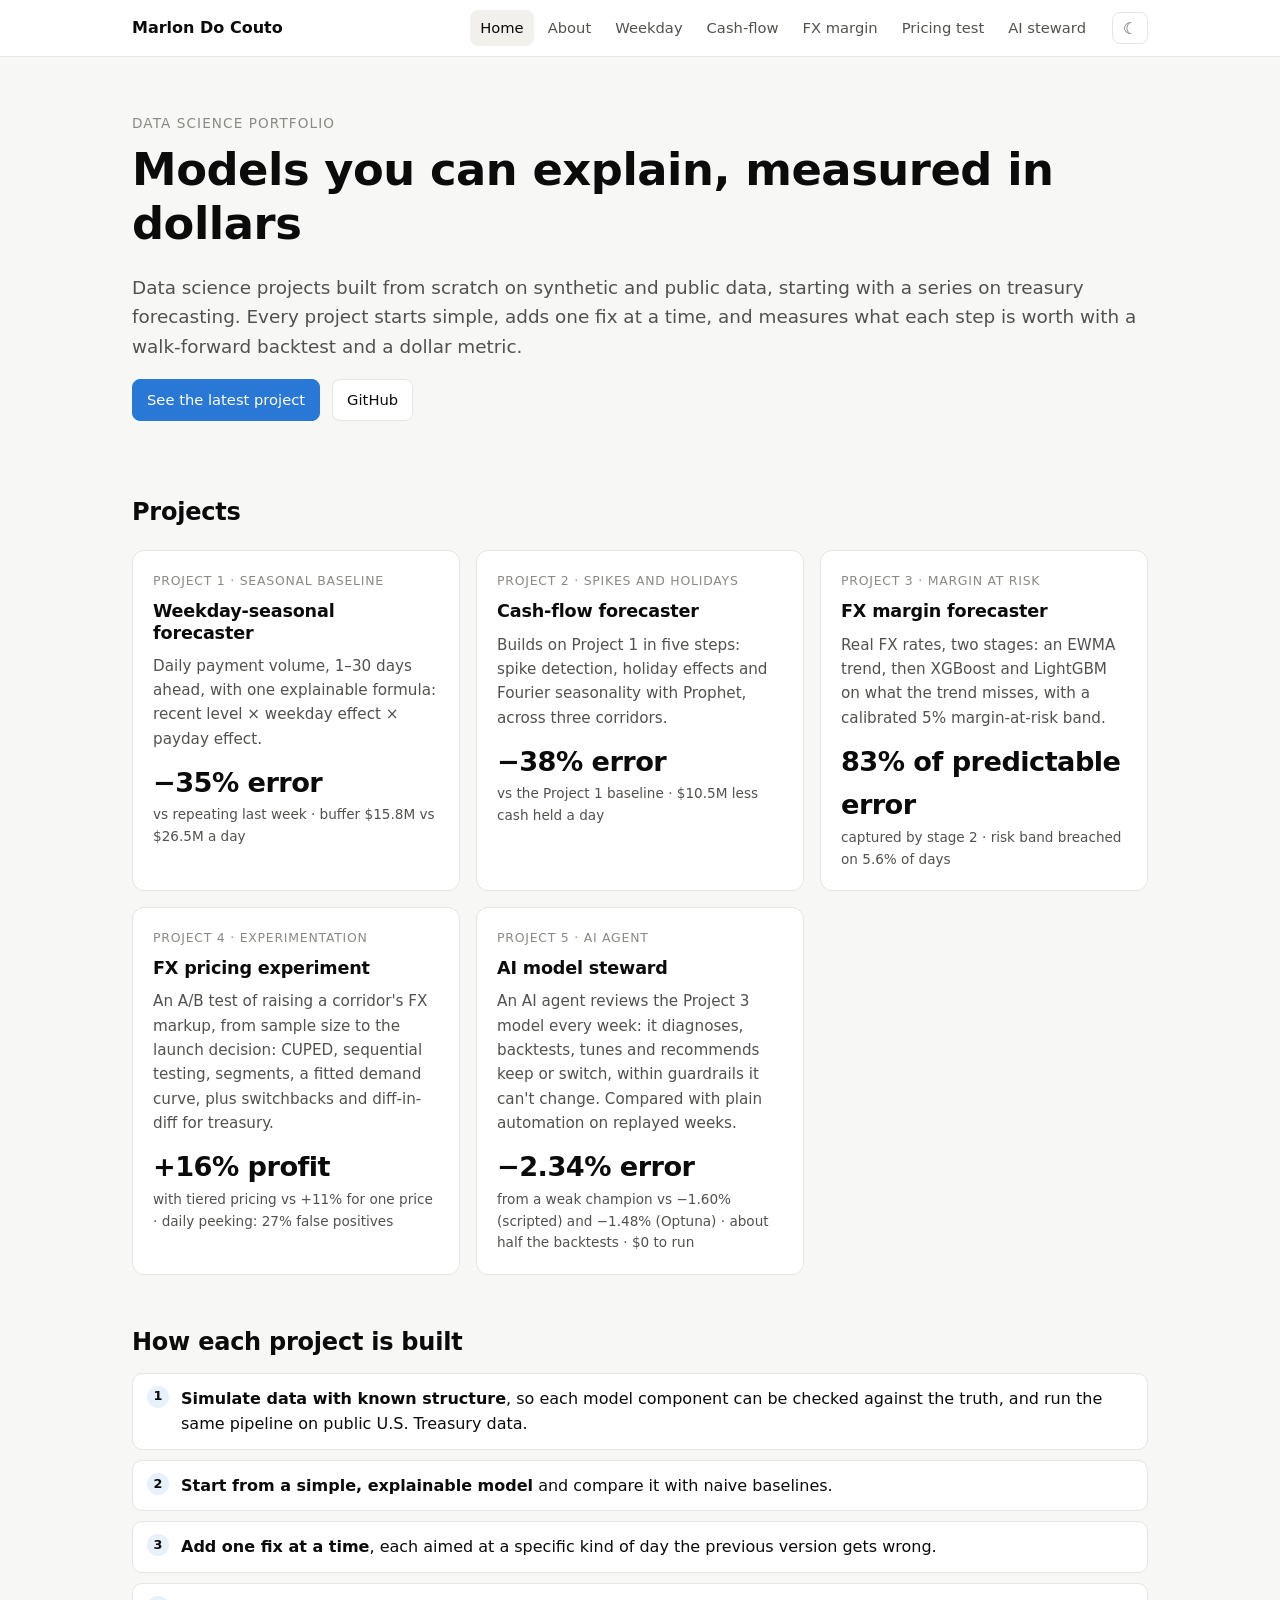
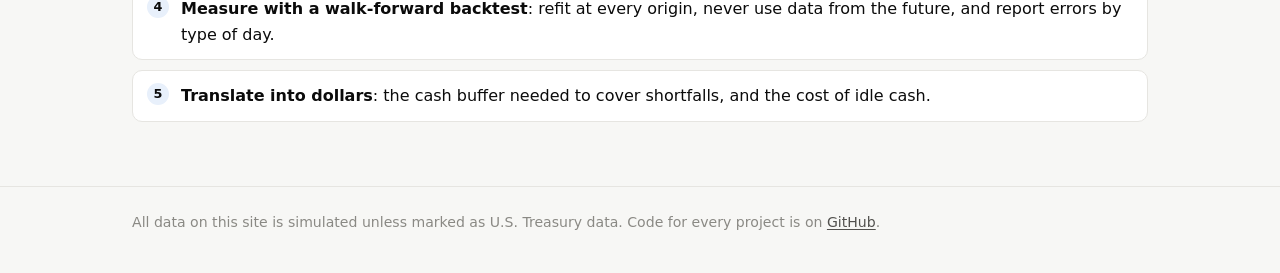
==== site/index.html @ bb437078 "Explain the promotion rule on the Project 5 page - New panel: the hidden window, the three checks in" ====
<!doctype html>
<html lang="en">
<head>
  <meta charset="utf-8">
  <meta name="viewport" content="width=device-width, initial-scale=1">
  <title>Marlon Do Couto · Data science portfolio</title>
  <meta name="description" content="Data science projects by Marlon Do Couto, built from scratch on synthetic and public data, with interactive results. Current focus: forecasting.">
  <link rel="icon" href="data:image/svg+xml,<svg xmlns='http://www.w3.org/2000/svg' viewBox='0 0 32 32'><rect width='32' height='32' rx='7' fill='%232a78d6'/><polyline points='5,22 11,15 16,19 22,9 27,13' fill='none' stroke='white' stroke-width='3' stroke-linecap='round' stroke-linejoin='round'/></svg>">
  <link rel="stylesheet" href="assets/site.css?v=2026-11-15c">
  <script src="assets/common.js?v=2026-11-15c"></script>
</head>
<body>
  <header class="site-header">
    <div class="wrap">
      <a class="brand" href="./">Marlon Do Couto</a>
      <nav class="nav" aria-label="Main">
        <a href="./" aria-current="page">Home</a>
        <a href="about.html">About</a>
        <a href="weekday-seasonal.html">Weekday</a>
        <a href="cash-flow.html">Cash-flow</a>
        <a href="fx-margin.html">FX margin</a>
        <a href="fx-pricing.html">Pricing test</a>
        <a href="ai-steward.html">AI steward</a>
      </nav>
      <button class="theme-toggle" type="button" aria-label="Switch theme">☾</button>
    </div>
  </header>

  <main class="wrap">
    <section class="hero">
      <div class="eyebrow">Data science portfolio</div>
      <h1>Models you can explain, measured in dollars</h1>
      <!-- Edit this paragraph to introduce yourself. -->
      <p class="lead">
        Data science projects built from scratch on synthetic and public data, starting with a series
        on treasury forecasting.
        Every project starts simple, adds one fix at a time, and measures what each step is worth
        with a walk-forward backtest and a dollar metric.
      </p>
      <div class="links">
        <a class="button primary" href="ai-steward.html">See the latest project</a>
        <a class="button" href="https://github.com/marlondocouto2">GitHub</a>
      </div>
    </section>

    <h2>Projects</h2>
    <div class="cards">
      <a class="card" href="weekday-seasonal.html">
        <span class="tag">Project 1 · Seasonal baseline</span>
        <h3>Weekday-seasonal forecaster</h3>
        <p>Daily payment volume, 1–30 days ahead, with one explainable formula: recent level × weekday effect × payday effect.</p>
        <div class="metric">−35% error<small>vs repeating last week · buffer $15.8M vs $26.5M a day</small></div>
      </a>
      <a class="card" href="cash-flow.html">
        <span class="tag">Project 2 · Spikes and holidays</span>
        <h3>Cash-flow forecaster</h3>
        <p>Builds on Project 1 in five steps: spike detection, holiday effects and Fourier seasonality with Prophet, across three corridors.</p>
        <div class="metric">−38% error<small>vs the Project 1 baseline · $10.5M less cash held a day</small></div>
      </a>
      <a class="card" href="fx-margin.html">
        <span class="tag">Project 3 · Margin at risk</span>
        <h3>FX margin forecaster</h3>
        <p>Real FX rates, two stages: an EWMA trend, then XGBoost and LightGBM on what the trend misses, with a calibrated 5% margin-at-risk band.</p>
        <div class="metric">83% of predictable error<small>captured by stage 2 · risk band breached on 5.6% of days</small></div>
      </a>
      <a class="card" href="fx-pricing.html">
        <span class="tag">Project 4 · Experimentation</span>
        <h3>FX pricing experiment</h3>
        <p>An A/B test of raising a corridor's FX markup, from sample size to the launch decision: CUPED, sequential testing, segments, a fitted demand curve, plus switchbacks and diff-in-diff for treasury.</p>
        <div class="metric">+16% profit<small>with tiered pricing vs +11% for one price · daily peeking: 27% false positives</small></div>
      </a>
      <a class="card" href="ai-steward.html">
        <span class="tag">Project 5 · AI agent</span>
        <h3>AI model steward</h3>
        <p>An AI agent reviews the Project 3 model every week: it diagnoses, backtests, tunes and recommends keep or switch, within guardrails it can't change. Compared with plain automation on replayed weeks.</p>
        <div class="metric">−2.34% error<small>from a weak champion vs −1.60% (scripted) and −1.48% (Optuna) · about half the backtests · $0 to run</small></div>
      </a>
    </div>

    <h2>How each project is built</h2>
    <ol class="steps">
      <li><strong>Simulate data with known structure</strong>, so each model component can be checked against the truth, and run the same pipeline on public U.S. Treasury data.</li>
      <li><strong>Start from a simple, explainable model</strong> and compare it with naive baselines.</li>
      <li><strong>Add one fix at a time</strong>, each aimed at a specific kind of day the previous version gets wrong.</li>
      <li><strong>Measure with a walk-forward backtest</strong>: refit at every origin, never use data from the future, and report errors by type of day.</li>
      <li><strong>Translate into dollars</strong>: the cash buffer needed to cover shortfalls, and the cost of idle cash.</li>
    </ol>
  </main>

  <footer class="site-footer">
    <div class="wrap">All data on this site is simulated unless marked as U.S. Treasury data. Code for every project is on <a href="https://github.com/marlondocouto2">GitHub</a>.</div>
  </footer>
</body>
</html>
---- site/assets/site.css ----
/* Design tokens. Light by default; dark from the OS setting or the theme toggle. */
:root {
  color-scheme: light;
  --bg: #f7f7f5;
  --surface: #ffffff;
  --surface-2: #f1f0ec;
  --ink: #0b0b0b;
  --ink-2: #52514e;
  --ink-3: #8a8984;
  --line: #e6e5e1;
  --accent: #2a78d6;
  --accent-soft: #e8f0fb;
  --shade-window: #efede7;
  --shade-day: #d6d3ca;
  --spike: #e34948;
  --radius: 12px;
  --maxw: 1080px;
  --font: ui-sans-serif, system-ui, -apple-system, "Segoe UI", Roboto, "Helvetica Neue", Arial, sans-serif;
  --mono: ui-monospace, SFMono-Regular, Menlo, Consolas, monospace;
}
@media (prefers-color-scheme: dark) {
  :root:where(:not([data-theme="light"])) {
    color-scheme: dark;
    --bg: #121211;
    --surface: #1a1a19;
    --surface-2: #232321;
    --ink: #f0efec;
    --ink-2: #c3c2b7;
    --ink-3: #8f8e86;
    --line: #2f2e2b;
    --accent: #3987e5;
    --accent-soft: #1d2b3d;
    --shade-window: #24241f;
    --shade-day: #3a3933;
    --spike: #e66767;
  }
}
:root[data-theme="dark"] {
  color-scheme: dark;
  --bg: #121211;
  --surface: #1a1a19;
  --surface-2: #232321;
  --ink: #f0efec;
  --ink-2: #c3c2b7;
  --ink-3: #8f8e86;
  --line: #2f2e2b;
  --accent: #3987e5;
  --accent-soft: #1d2b3d;
  --shade-window: #24241f;
  --shade-day: #3a3933;
  --spike: #e66767;
}

* { box-sizing: border-box; }
html { -webkit-text-size-adjust: 100%; }
body {
  margin: 0;
  background: var(--bg);
  color: var(--ink);
  font-family: var(--font);
  font-size: 16px;
  line-height: 1.6;
}
a { color: var(--accent); text-underline-offset: 2px; }
a:hover { text-decoration-thickness: 2px; }
h1, h2, h3 { line-height: 1.2; margin: 0 0 0.5em; letter-spacing: -0.01em; }
h1 { font-size: clamp(2rem, 5vw, 2.8rem); }
h2 { font-size: 1.5rem; margin-top: 2.2em; }
h3 { font-size: 1.1rem; }
p { margin: 0 0 1em; }
code { font-family: var(--mono); font-size: 0.9em; background: var(--surface-2); padding: 0.1em 0.35em; border-radius: 4px; }

.wrap { max-width: var(--maxw); margin: 0 auto; padding: 0 16px; }
@media (min-width: 720px) { .wrap { padding: 0 32px; } }

/* Header */
.site-header { border-bottom: 1px solid var(--line); background: var(--surface); position: sticky; top: 0; z-index: 10; }
.site-header .wrap { display: flex; align-items: center; gap: 16px; height: 56px; }
.brand { font-weight: 700; color: var(--ink); text-decoration: none; margin-right: auto; white-space: nowrap; }
.nav { display: flex; gap: 4px; flex-wrap: nowrap; overflow-x: auto; }
.nav a { color: var(--ink-2); text-decoration: none; padding: 6px 10px; border-radius: 8px; font-size: 0.92rem; white-space: nowrap; }
.nav a:hover, .nav a[aria-current="page"] { background: var(--surface-2); color: var(--ink); }
.theme-toggle {
  border: 1px solid var(--line); background: var(--surface); color: var(--ink-2);
  border-radius: 8px; width: 36px; height: 32px; cursor: pointer; flex: none; font-size: 1rem;
}

/* Hero */
.hero { padding: 56px 0 24px; }
.eyebrow { color: var(--ink-3); font-size: 0.85rem; text-transform: uppercase; letter-spacing: 0.08em; margin-bottom: 8px; }
.lead { font-size: 1.15rem; color: var(--ink-2); }
.links { display: flex; gap: 12px; flex-wrap: wrap; margin-top: 16px; }
.button {
  display: inline-flex; align-items: center; gap: 6px; padding: 8px 14px; border-radius: 8px;
  border: 1px solid var(--line); background: var(--surface); color: var(--ink); text-decoration: none; font-size: 0.92rem;
}
.button:hover { border-color: var(--ink-3); }
.button.primary { background: var(--accent); border-color: var(--accent); color: #fff; }

/* Cards */
.cards { display: grid; grid-template-columns: repeat(auto-fit, minmax(280px, 1fr)); gap: 16px; margin: 24px 0 48px; }
.card {
  background: var(--surface); border: 1px solid var(--line); border-radius: var(--radius);
  padding: 20px; display: flex; flex-direction: column; gap: 10px; color: var(--ink); text-decoration: none;
}
a.card:hover { border-color: var(--ink-3); }
.card .tag { font-size: 0.78rem; color: var(--ink-3); text-transform: uppercase; letter-spacing: 0.06em; }
.card h3 { margin: 0; }
.card p { color: var(--ink-2); margin: 0; font-size: 0.95rem; }
.card .metric { font-size: 1.7rem; font-weight: 700; letter-spacing: -0.02em; }
.card .metric small { font-size: 0.85rem; font-weight: 400; color: var(--ink-2); display: block; letter-spacing: 0; }
.card.muted { background: transparent; border-style: dashed; }

/* KPI tiles */
.kpis { display: grid; grid-template-columns: repeat(auto-fit, minmax(200px, 1fr)); gap: 12px; margin: 24px 0; }
.kpi { background: var(--surface); border: 1px solid var(--line); border-radius: var(--radius); padding: 16px; }
.kpi .value { font-size: 1.45rem; font-weight: 700; letter-spacing: -0.02em; }
.kpi .label { color: var(--ink-2); font-size: 0.88rem; }

/* Panels and controls */
.panel { background: var(--surface); border: 1px solid var(--line); border-radius: var(--radius); padding: 16px; margin: 16px 0; }
@media (min-width: 720px) { .panel { padding: 20px 24px; } }
.panel h3 { margin-bottom: 4px; }
.panel .sub { color: var(--ink-2); font-size: 0.92rem; margin-bottom: 12px; }
.controls { display: flex; flex-wrap: wrap; gap: 10px 18px; align-items: center; margin: 8px 0 12px; }
.control-label { font-size: 0.8rem; color: var(--ink-3); text-transform: uppercase; letter-spacing: 0.06em; margin-right: 6px; }
.segmented { display: inline-flex; flex-wrap: wrap; max-width: 100%; border: 1px solid var(--line); border-radius: 8px; overflow: hidden; }
.segmented button {
  border: 0; background: var(--surface); color: var(--ink-2); padding: 6px 12px; cursor: pointer; font: inherit; font-size: 0.88rem;
  white-space: nowrap;
}
.segmented button + button { border-left: 1px solid var(--line); }
.segmented button[aria-pressed="true"] { background: var(--accent-soft); color: var(--ink); font-weight: 600; }
.chips { display: flex; flex-wrap: wrap; gap: 6px; }
.chip {
  display: inline-flex; align-items: center; gap: 6px; border: 1px solid var(--line); background: var(--surface);
  color: var(--ink-2); border-radius: 999px; padding: 4px 10px; font: inherit; font-size: 0.85rem; cursor: pointer;
}
.chip .dot { width: 10px; height: 10px; border-radius: 50%; flex: none; }
.chip[aria-pressed="false"] { opacity: 0.45; }
.chip[aria-pressed="false"] .dot { background: transparent !important; outline: 1.5px solid var(--ink-3); }
select {
  font: inherit; font-size: 0.88rem; color: var(--ink); background: var(--surface);
  border: 1px solid var(--line); border-radius: 8px; padding: 5px 8px;
}
.chart { width: 100%; height: 380px; }
.chart.tall { height: 440px; }
.chart.short { height: 300px; }
.grid-2 { display: grid; grid-template-columns: 1fr; gap: 16px; }
@media (min-width: 860px) { .grid-2 { grid-template-columns: 1fr 1fr; } }
.legend-note { display: flex; flex-wrap: wrap; gap: 6px 16px; font-size: 0.82rem; color: var(--ink-2); margin-top: 6px; }
.legend-note span { display: inline-flex; align-items: center; gap: 6px; }
.swatch { width: 14px; height: 10px; border-radius: 2px; display: inline-block; }
.ring { width: 11px; height: 11px; border-radius: 50%; border: 2px solid var(--spike); display: inline-block; }

/* Tables */
.table-wrap { overflow-x: auto; }
table { border-collapse: collapse; width: 100%; font-size: 0.9rem; font-variant-numeric: tabular-nums; }
th, td { padding: 8px 10px; border-bottom: 1px solid var(--line); text-align: right; white-space: nowrap; }
th:first-child, td:first-child { text-align: left; }
th { color: var(--ink-2); font-weight: 600; font-size: 0.82rem; }
tr.best td { background: var(--accent-soft); font-weight: 600; }

/* Prose */
.prose { max-width: none; }  /* text runs the full page width, like the About page */
.prose ul, .prose ol { padding-left: 1.2em; }
.prose li { margin: 0.3em 0; }
.steps { counter-reset: step; list-style: none; padding: 0; display: grid; gap: 10px; }
.steps li { background: var(--surface); border: 1px solid var(--line); border-radius: 10px; padding: 12px 14px 12px 48px; position: relative; }
.steps li::before {
  counter-increment: step; content: counter(step); position: absolute; left: 14px; top: 12px;
  width: 22px; height: 22px; border-radius: 50%; background: var(--accent-soft); color: var(--ink);
  font-size: 0.8rem; font-weight: 700; display: grid; place-items: center;
}

.site-footer { border-top: 1px solid var(--line); margin-top: 64px; padding: 24px 0 40px; color: var(--ink-3); font-size: 0.88rem; }
.site-footer a { color: var(--ink-2); }
.noscript { background: var(--surface-2); padding: 12px; border-radius: 8px; }

/* About page */
.about-hero { display: grid; gap: 24px; align-items: center; padding: 48px 0 8px; }
@media (min-width: 720px) { .about-hero { grid-template-columns: 220px 1fr; gap: 40px; } }
.portrait {
  width: 180px; height: 180px; border-radius: 50%; object-fit: cover; display: block;
  border: 4px solid var(--surface); box-shadow: 0 0 0 1px var(--line);
}
@media (min-width: 720px) { .portrait { width: 220px; height: 220px; } }
.cards.compact { margin: 16px 0 8px; grid-template-columns: 1fr; }
@media (min-width: 600px) { .cards.compact { grid-template-columns: repeat(2, 1fr); } }
@media (min-width: 1000px) { .cards.compact { grid-template-columns: repeat(4, 1fr); } }
.cards.compact .card { gap: 6px; }
.gallery { display: grid; grid-template-columns: 1fr; gap: 16px; margin-top: 16px; }
@media (min-width: 600px) { .gallery { grid-template-columns: repeat(2, 1fr); } }
.gallery figure { margin: 0; background: var(--surface); border: 1px solid var(--line); border-radius: var(--radius); overflow: hidden; }
.gallery img { width: 100%; height: auto; aspect-ratio: 4 / 3; object-fit: cover; display: block; }
.gallery figcaption { padding: 10px 14px; font-size: 0.9rem; color: var(--ink-2); }

/* Small screens: name and theme button on top, menu on its own row underneath */
@media (max-width: 640px) {
  .site-header .wrap { flex-wrap: wrap; height: auto; padding-top: 10px; padding-bottom: 6px; row-gap: 4px; }
  .nav { order: 3; width: 100%; margin: 0 -6px; }
  .nav a { padding: 6px 6px; font-size: 0.85rem; }
}

/* Let grid columns shrink below their content (wide tables scroll inside their own box instead). */
.grid-2 > * { min-width: 0; }

/* Headline tiles: four across on wide screens, 2x2 on medium, stacked on phones (never 3 + 1). */
.kpis { grid-template-columns: 1fr; }
@media (min-width: 560px) { .kpis { grid-template-columns: repeat(2, 1fr); } }
@media (min-width: 1000px) { .kpis { grid-template-columns: repeat(4, 1fr); } }

/* Project 5: the agent's weekly memo and ledger */
.memo { display: grid; gap: 12px; }
.memo .head { display: flex; flex-wrap: wrap; gap: 8px 14px; align-items: baseline; }
.badge { display: inline-block; border-radius: 999px; padding: 2px 10px; font-size: 0.82rem; font-weight: 600; background: var(--surface-2); color: var(--ink); }
.badge.switch { background: var(--accent-soft); }
.memo p { margin: 0; }
.memo ul { margin: 0; padding-left: 1.2em; }
.memo li { margin: 0.35em 0; }
.ids { font-family: var(--mono); font-size: 0.78rem; color: var(--ink-3); white-space: nowrap; }
.memo .meta { color: var(--ink-2); font-size: 0.88rem; }
table.ledger td, table.ledger th { white-space: normal; text-align: left; }
table.ledger td:first-child { font-family: var(--mono); font-size: 0.8rem; color: var(--ink-3); width: 3.5em; }
table.ledger td:nth-child(2) { white-space: nowrap; width: 9em; }
table.ledger tr.hl td { background: var(--accent-soft); }
table.text td, table.text th { white-space: normal; text-align: left; vertical-align: top; }
table.text td:first-child { white-space: nowrap; }
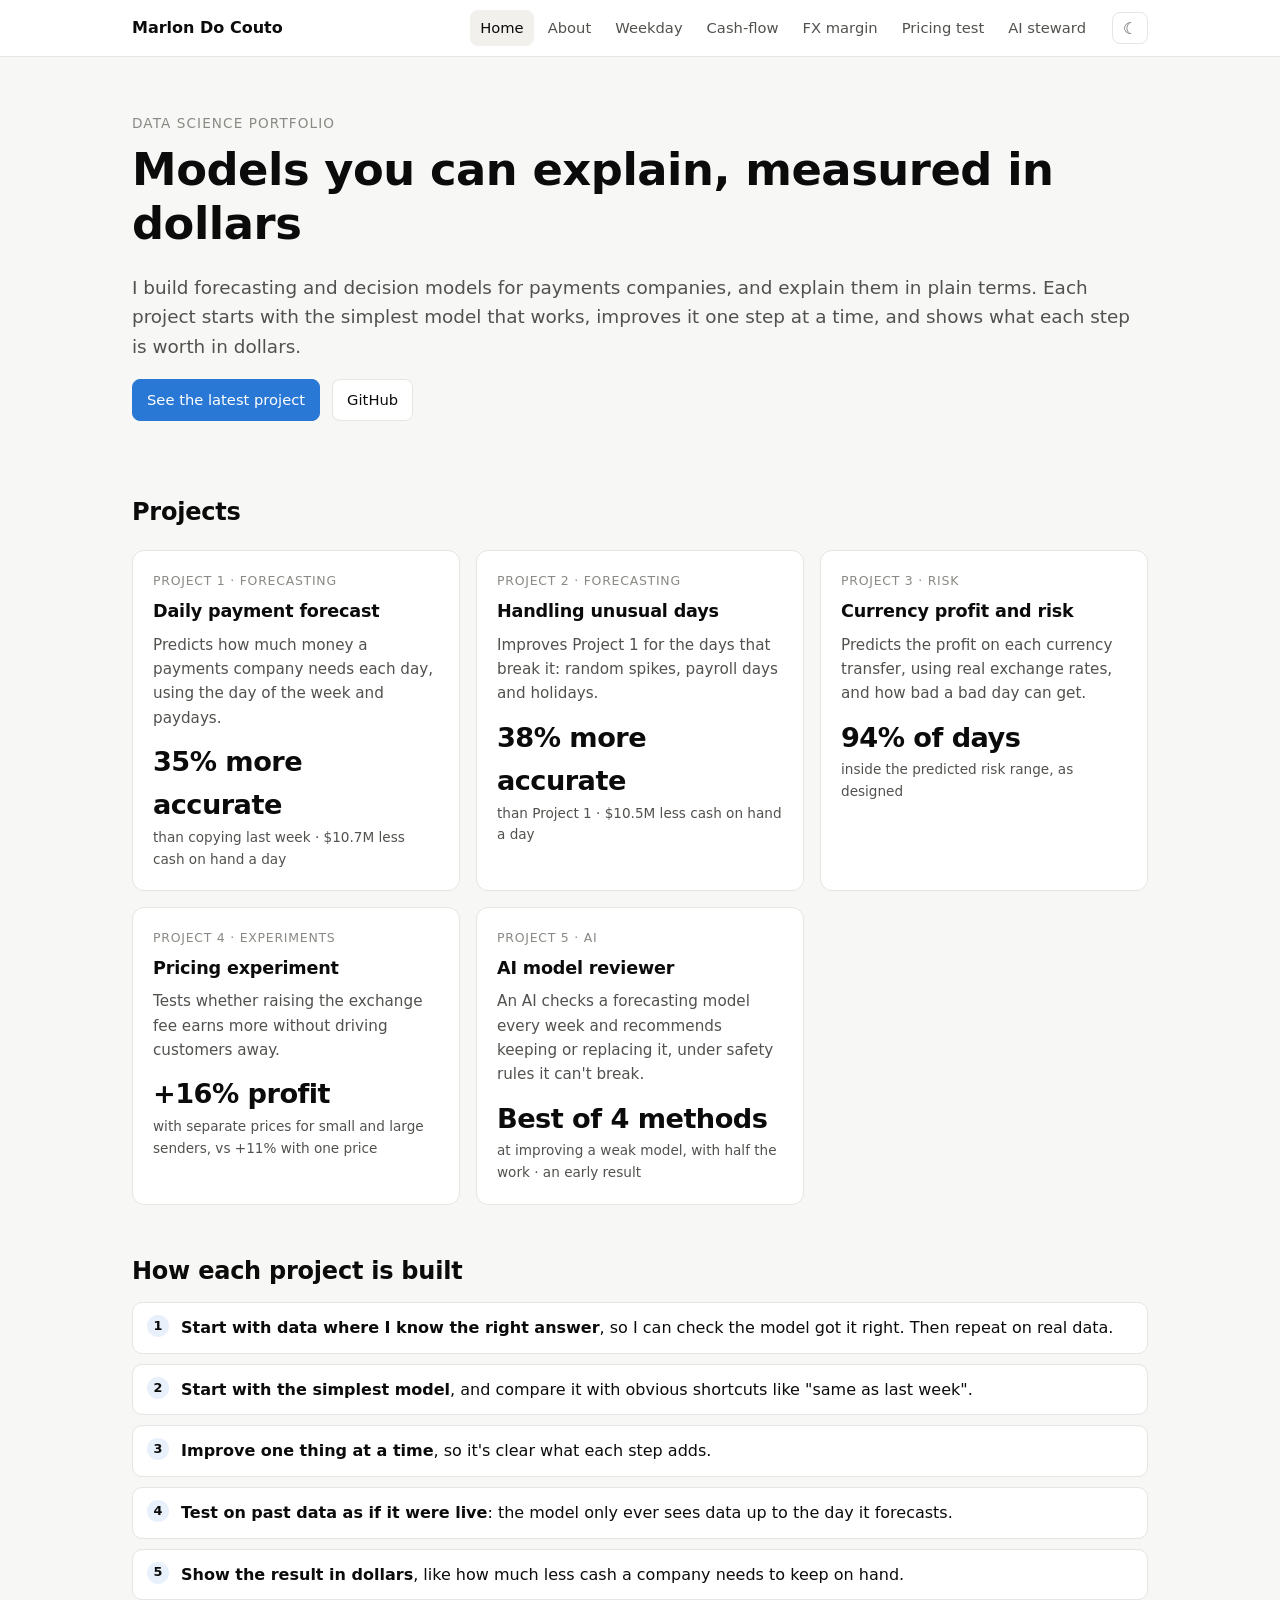
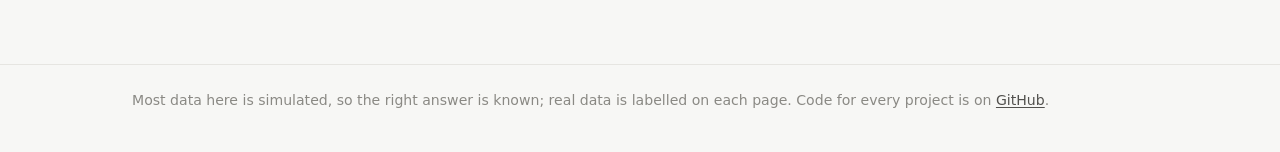
==== commit c0be2f68: "Rewrite every page in plain language - Each project page opens with three plain lines: the problem, " ====
--- a/site/index.html
+++ b/site/index.html
@@ -6,8 +6,8 @@
   <title>Marlon Do Couto · Data science portfolio</title>
   <meta name="description" content="Data science projects by Marlon Do Couto, built from scratch on synthetic and public data, with interactive results. Current focus: forecasting.">
   <link rel="icon" href="data:image/svg+xml,<svg xmlns='http://www.w3.org/2000/svg' viewBox='0 0 32 32'><rect width='32' height='32' rx='7' fill='%232a78d6'/><polyline points='5,22 11,15 16,19 22,9 27,13' fill='none' stroke='white' stroke-width='3' stroke-linecap='round' stroke-linejoin='round'/></svg>">
-  <link rel="stylesheet" href="assets/site.css?v=2026-11-15c">
-  <script src="assets/common.js?v=2026-11-15c"></script>
+  <link rel="stylesheet" href="assets/site.css?v=2026-11-25g">
+  <script src="assets/common.js?v=2026-11-25g"></script>
 </head>
 <body>
   <header class="site-header">
@@ -32,10 +32,9 @@
       <h1>Models you can explain, measured in dollars</h1>
       <!-- Edit this paragraph to introduce yourself. -->
       <p class="lead">
-        Data science projects built from scratch on synthetic and public data, starting with a series
-        on treasury forecasting.
-        Every project starts simple, adds one fix at a time, and measures what each step is worth
-        with a walk-forward backtest and a dollar metric.
+        I build forecasting and decision models for payments companies, and explain them in plain
+        terms. Each project starts with the simplest model that works, improves it one step at a time,
+        and shows what each step is worth in dollars.
       </p>
       <div class="links">
         <a class="button primary" href="ai-steward.html">See the latest project</a>
@@ -46,49 +45,49 @@
     <h2>Projects</h2>
     <div class="cards">
       <a class="card" href="weekday-seasonal.html">
-        <span class="tag">Project 1 · Seasonal baseline</span>
-        <h3>Weekday-seasonal forecaster</h3>
-        <p>Daily payment volume, 1–30 days ahead, with one explainable formula: recent level × weekday effect × payday effect.</p>
-        <div class="metric">−35% error<small>vs repeating last week · buffer $15.8M vs $26.5M a day</small></div>
+        <span class="tag">Project 1 · Forecasting</span>
+        <h3>Daily payment forecast</h3>
+        <p>Predicts how much money a payments company needs each day, using the day of the week and paydays.</p>
+        <div class="metric">35% more accurate<small>than copying last week · $10.7M less cash on hand a day</small></div>
       </a>
       <a class="card" href="cash-flow.html">
-        <span class="tag">Project 2 · Spikes and holidays</span>
-        <h3>Cash-flow forecaster</h3>
-        <p>Builds on Project 1 in five steps: spike detection, holiday effects and Fourier seasonality with Prophet, across three corridors.</p>
-        <div class="metric">−38% error<small>vs the Project 1 baseline · $10.5M less cash held a day</small></div>
+        <span class="tag">Project 2 · Forecasting</span>
+        <h3>Handling unusual days</h3>
+        <p>Improves Project 1 for the days that break it: random spikes, payroll days and holidays.</p>
+        <div class="metric">38% more accurate<small>than Project 1 · $10.5M less cash on hand a day</small></div>
       </a>
       <a class="card" href="fx-margin.html">
-        <span class="tag">Project 3 · Margin at risk</span>
-        <h3>FX margin forecaster</h3>
-        <p>Real FX rates, two stages: an EWMA trend, then XGBoost and LightGBM on what the trend misses, with a calibrated 5% margin-at-risk band.</p>
-        <div class="metric">83% of predictable error<small>captured by stage 2 · risk band breached on 5.6% of days</small></div>
+        <span class="tag">Project 3 · Risk</span>
+        <h3>Currency profit and risk</h3>
+        <p>Predicts the profit on each currency transfer, using real exchange rates, and how bad a bad day can get.</p>
+        <div class="metric">94% of days<small>inside the predicted risk range, as designed</small></div>
       </a>
       <a class="card" href="fx-pricing.html">
-        <span class="tag">Project 4 · Experimentation</span>
-        <h3>FX pricing experiment</h3>
-        <p>An A/B test of raising a corridor's FX markup, from sample size to the launch decision: CUPED, sequential testing, segments, a fitted demand curve, plus switchbacks and diff-in-diff for treasury.</p>
-        <div class="metric">+16% profit<small>with tiered pricing vs +11% for one price · daily peeking: 27% false positives</small></div>
+        <span class="tag">Project 4 · Experiments</span>
+        <h3>Pricing experiment</h3>
+        <p>Tests whether raising the exchange fee earns more without driving customers away.</p>
+        <div class="metric">+16% profit<small>with separate prices for small and large senders, vs +11% with one price</small></div>
       </a>
       <a class="card" href="ai-steward.html">
-        <span class="tag">Project 5 · AI agent</span>
-        <h3>AI model steward</h3>
-        <p>An AI agent reviews the Project 3 model every week: it diagnoses, backtests, tunes and recommends keep or switch, within guardrails it can't change. Compared with plain automation on replayed weeks.</p>
-        <div class="metric">−2.34% error<small>from a weak champion vs −1.60% (scripted) and −1.48% (Optuna) · about half the backtests · $0 to run</small></div>
+        <span class="tag">Project 5 · AI</span>
+        <h3>AI model reviewer</h3>
+        <p>An AI checks a forecasting model every week and recommends keeping or replacing it, under safety rules it can't break.</p>
+        <div class="metric">Best of 4 methods<small>at improving a weak model, with half the work · an early result</small></div>
       </a>
     </div>
 
     <h2>How each project is built</h2>
     <ol class="steps">
-      <li><strong>Simulate data with known structure</strong>, so each model component can be checked against the truth, and run the same pipeline on public U.S. Treasury data.</li>
-      <li><strong>Start from a simple, explainable model</strong> and compare it with naive baselines.</li>
-      <li><strong>Add one fix at a time</strong>, each aimed at a specific kind of day the previous version gets wrong.</li>
-      <li><strong>Measure with a walk-forward backtest</strong>: refit at every origin, never use data from the future, and report errors by type of day.</li>
-      <li><strong>Translate into dollars</strong>: the cash buffer needed to cover shortfalls, and the cost of idle cash.</li>
+      <li><strong>Start with data where I know the right answer</strong>, so I can check the model got it right. Then repeat on real data.</li>
+      <li><strong>Start with the simplest model</strong>, and compare it with obvious shortcuts like "same as last week".</li>
+      <li><strong>Improve one thing at a time</strong>, so it's clear what each step adds.</li>
+      <li><strong>Test on past data as if it were live</strong>: the model only ever sees data up to the day it forecasts.</li>
+      <li><strong>Show the result in dollars</strong>, like how much less cash a company needs to keep on hand.</li>
     </ol>
   </main>
 
   <footer class="site-footer">
-    <div class="wrap">All data on this site is simulated unless marked as U.S. Treasury data. Code for every project is on <a href="https://github.com/marlondocouto2">GitHub</a>.</div>
+    <div class="wrap">Most data here is simulated, so the right answer is known; real data is labelled on each page. Code for every project is on <a href="https://github.com/marlondocouto2">GitHub</a>.</div>
   </footer>
 </body>
 </html>
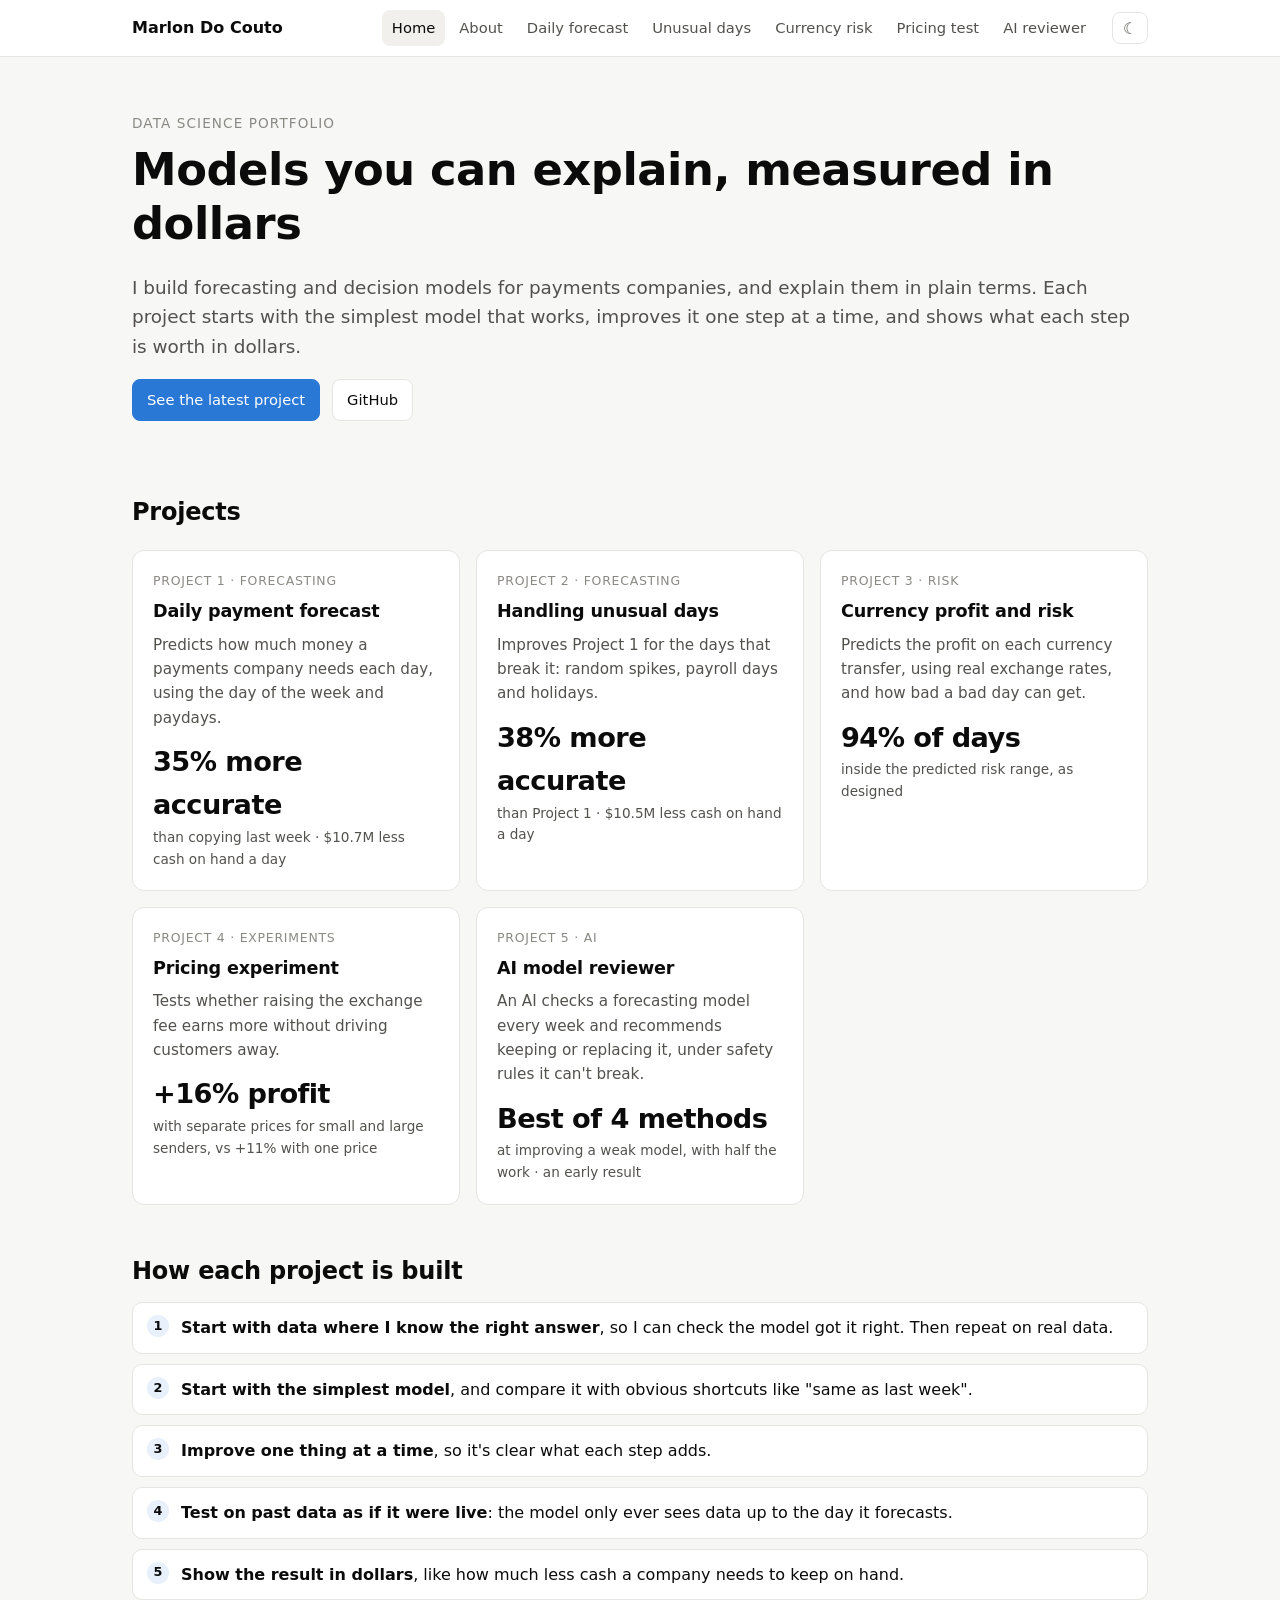
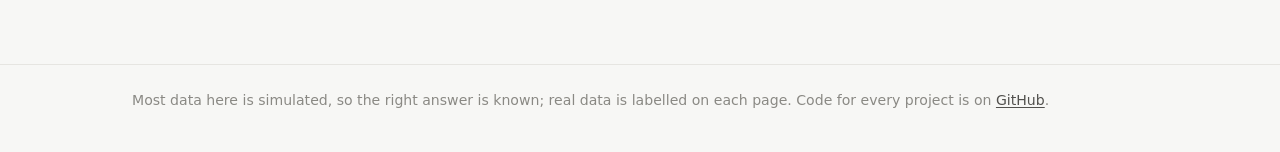
==== commit 4aa88316: "Rename the menu to match the new page titles Daily forecast, Unusual days, Currency risk, Pricing te" ====
--- a/site/index.html
+++ b/site/index.html
@@ -16,11 +16,11 @@
       <nav class="nav" aria-label="Main">
         <a href="./" aria-current="page">Home</a>
         <a href="about.html">About</a>
-        <a href="weekday-seasonal.html">Weekday</a>
-        <a href="cash-flow.html">Cash-flow</a>
-        <a href="fx-margin.html">FX margin</a>
+        <a href="weekday-seasonal.html">Daily forecast</a>
+        <a href="cash-flow.html">Unusual days</a>
+        <a href="fx-margin.html">Currency risk</a>
         <a href="fx-pricing.html">Pricing test</a>
-        <a href="ai-steward.html">AI steward</a>
+        <a href="ai-steward.html">AI reviewer</a>
       </nav>
       <button class="theme-toggle" type="button" aria-label="Switch theme">☾</button>
     </div>
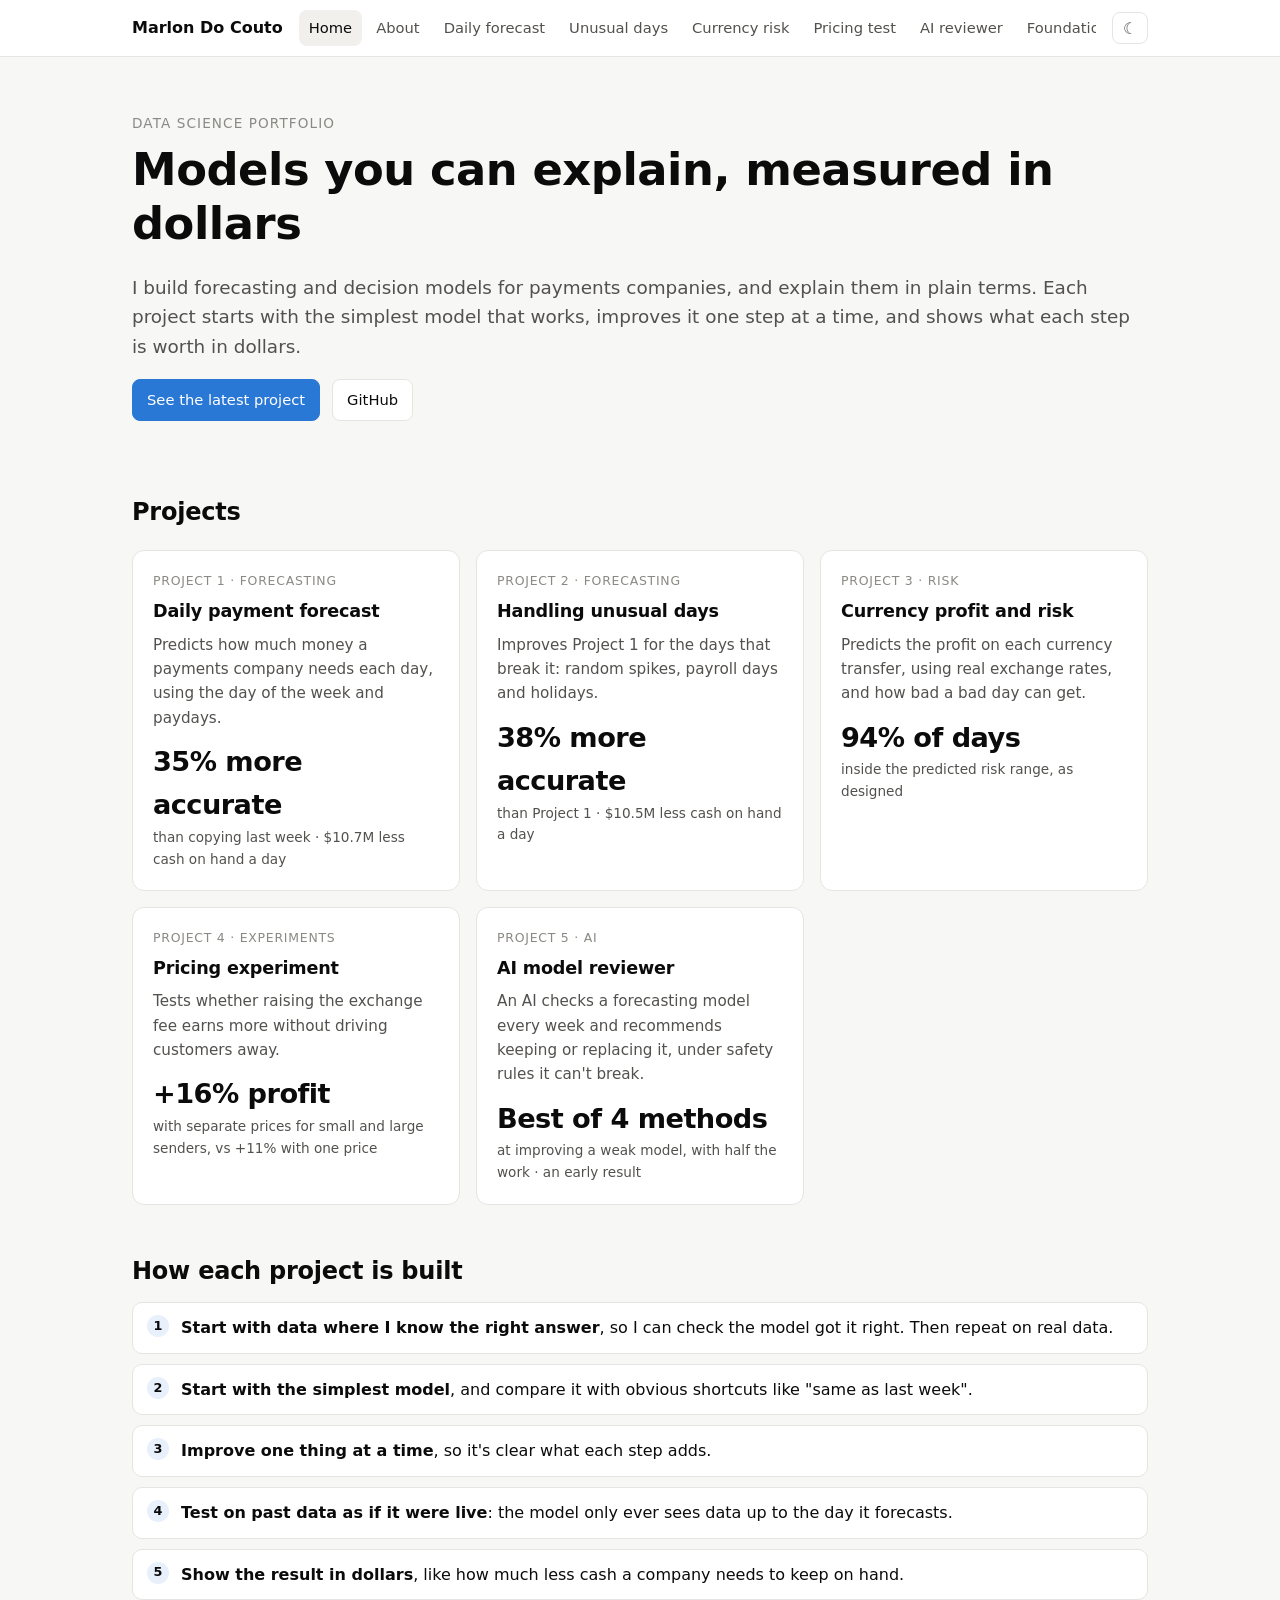
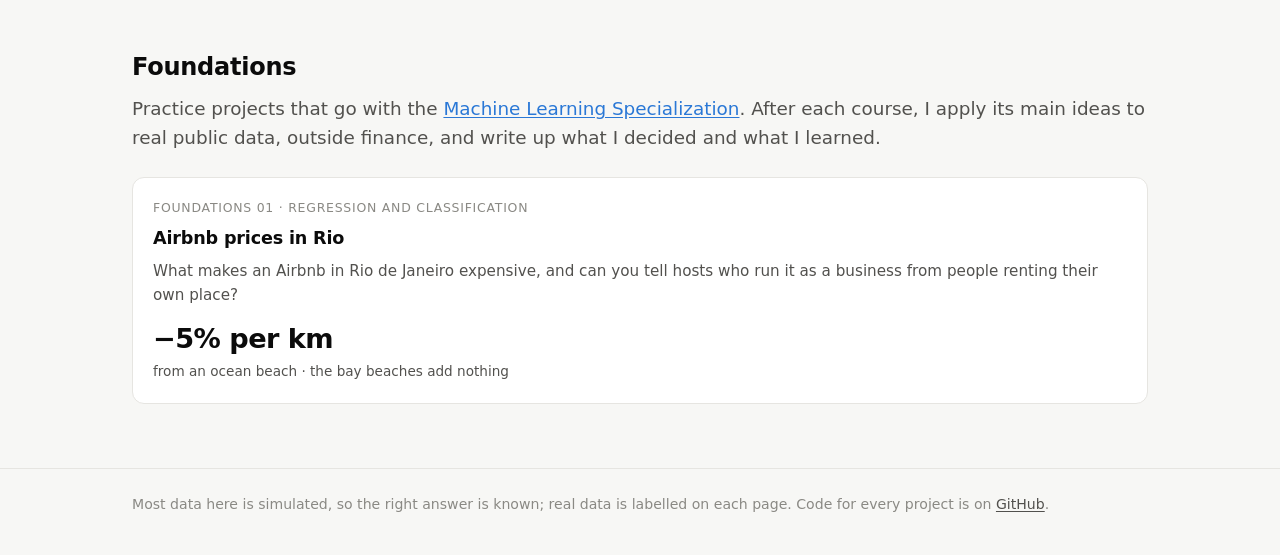
==== commit cb989566: "Add the Foundations section and its first project: Airbnb prices in Rio - Home: a Foundations sectio" ====
--- a/site/index.html
+++ b/site/index.html
@@ -6,8 +6,8 @@
   <title>Marlon Do Couto · Data science portfolio</title>
   <meta name="description" content="Data science projects by Marlon Do Couto, built from scratch on synthetic and public data, with interactive results. Current focus: forecasting.">
   <link rel="icon" href="data:image/svg+xml,<svg xmlns='http://www.w3.org/2000/svg' viewBox='0 0 32 32'><rect width='32' height='32' rx='7' fill='%232a78d6'/><polyline points='5,22 11,15 16,19 22,9 27,13' fill='none' stroke='white' stroke-width='3' stroke-linecap='round' stroke-linejoin='round'/></svg>">
-  <link rel="stylesheet" href="assets/site.css?v=2026-11-25g">
-  <script src="assets/common.js?v=2026-11-25g"></script>
+  <link rel="stylesheet" href="assets/site.css?v=2026-11-26">
+  <script src="assets/common.js?v=2026-11-26"></script>
 </head>
 <body>
   <header class="site-header">
@@ -21,6 +21,7 @@
         <a href="fx-margin.html">Currency risk</a>
         <a href="fx-pricing.html">Pricing test</a>
         <a href="ai-steward.html">AI reviewer</a>
+        <a href="./#foundations">Foundations</a>
       </nav>
       <button class="theme-toggle" type="button" aria-label="Switch theme">☾</button>
     </div>
@@ -84,6 +85,17 @@
       <li><strong>Test on past data as if it were live</strong>: the model only ever sees data up to the day it forecasts.</li>
       <li><strong>Show the result in dollars</strong>, like how much less cash a company needs to keep on hand.</li>
     </ol>
+
+    <h2 id="foundations">Foundations</h2>
+    <p class="lead" style="margin-top:0">Practice projects that go with the <a href="https://www.coursera.org/specializations/machine-learning-introduction">Machine Learning Specialization</a>. After each course, I apply its main ideas to real public data, outside finance, and write up what I decided and what I learned.</p>
+    <div class="cards">
+      <a class="card" href="rio-airbnb.html">
+        <span class="tag">Foundations 01 · Regression and classification</span>
+        <h3>Airbnb prices in Rio</h3>
+        <p>What makes an Airbnb in Rio de Janeiro expensive, and can you tell hosts who run it as a business from people renting their own place?</p>
+        <div class="metric">−5% per km<small>from an ocean beach · the bay beaches add nothing</small></div>
+      </a>
+    </div>
   </main>
 
   <footer class="site-footer">
--- a/site/assets/site.css
+++ b/site/assets/site.css
@@ -226,3 +226,7 @@
 table.ledger tr.hl td { background: var(--accent-soft); }
 table.text td, table.text th { white-space: normal; text-align: left; vertical-align: top; }
 table.text td:first-child { white-space: nowrap; }
+
+/* Foundations pages: static charts from the notebook (drawn on white, so they read in both themes) */
+.chart-img { margin: 12px 0 0; }
+.chart-img img { width: 100%; height: auto; display: block; background: #fff; border-radius: 8px; border: 1px solid var(--line); }
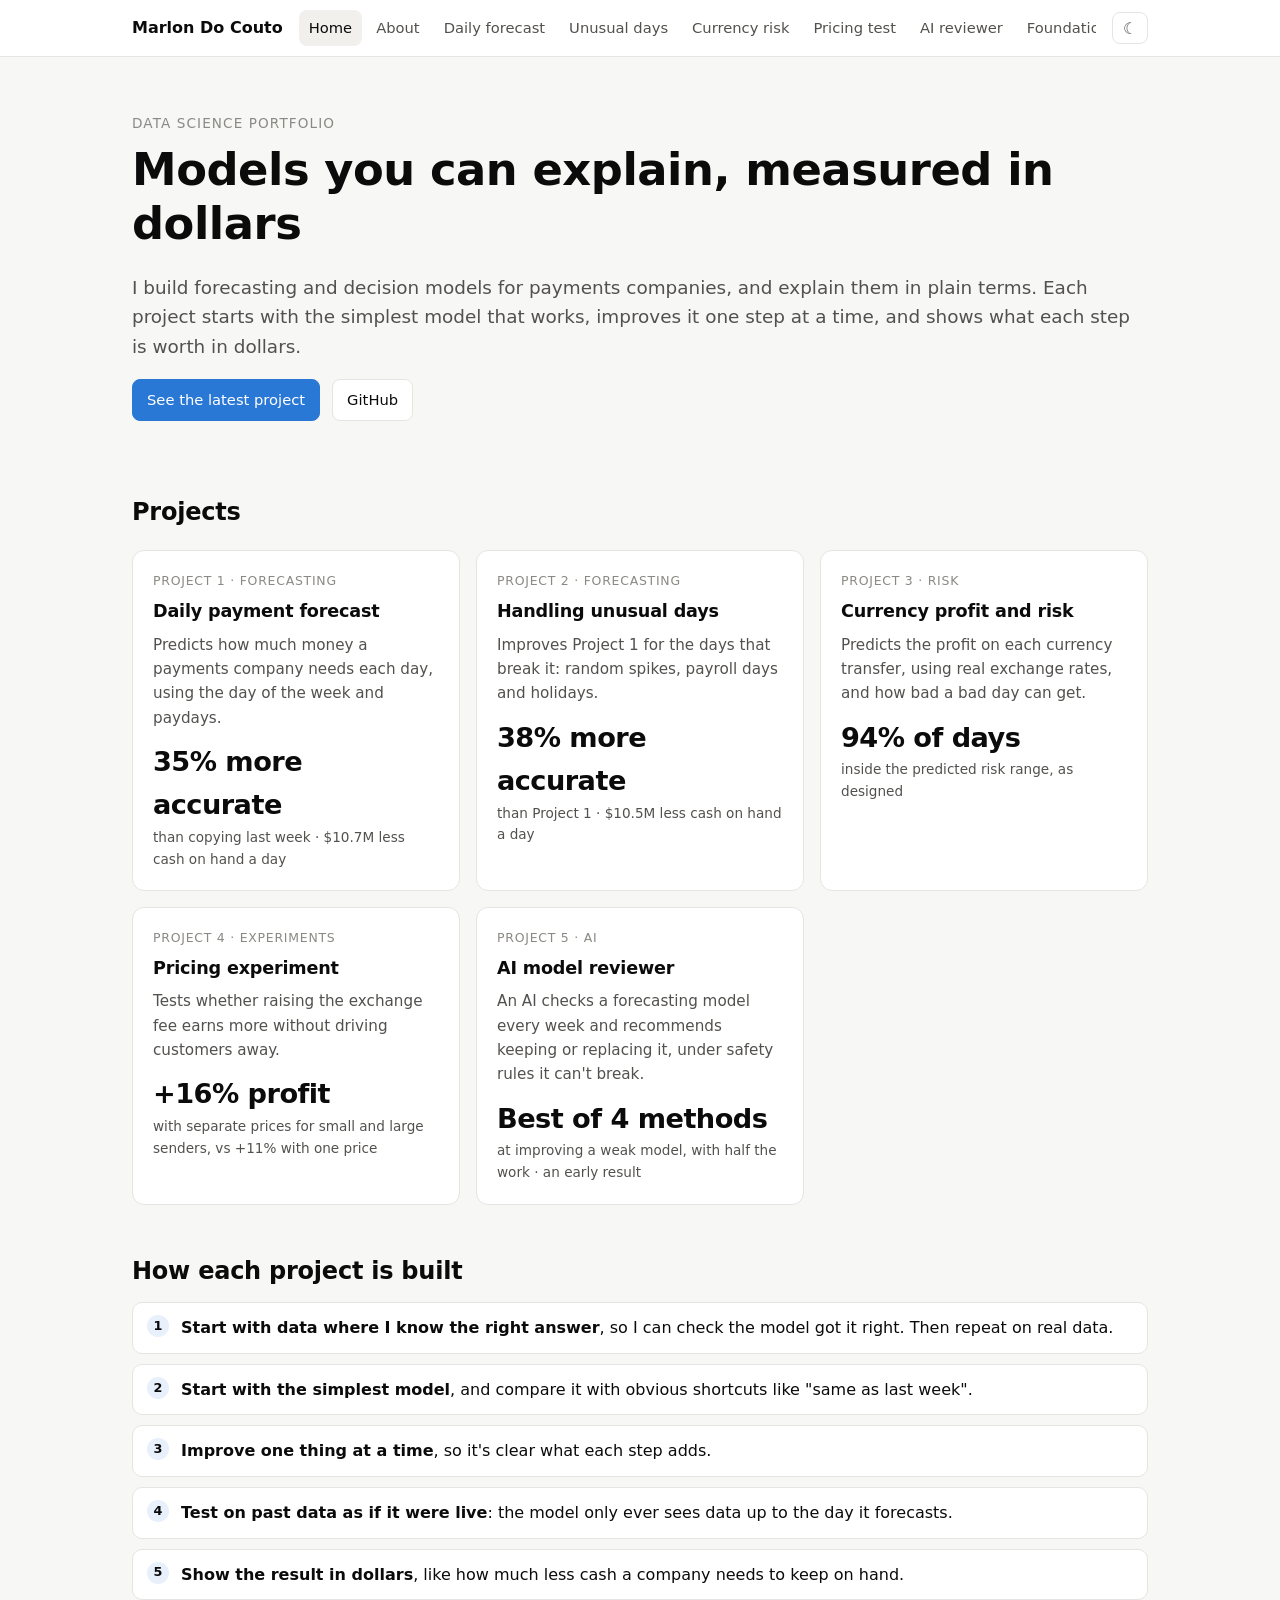
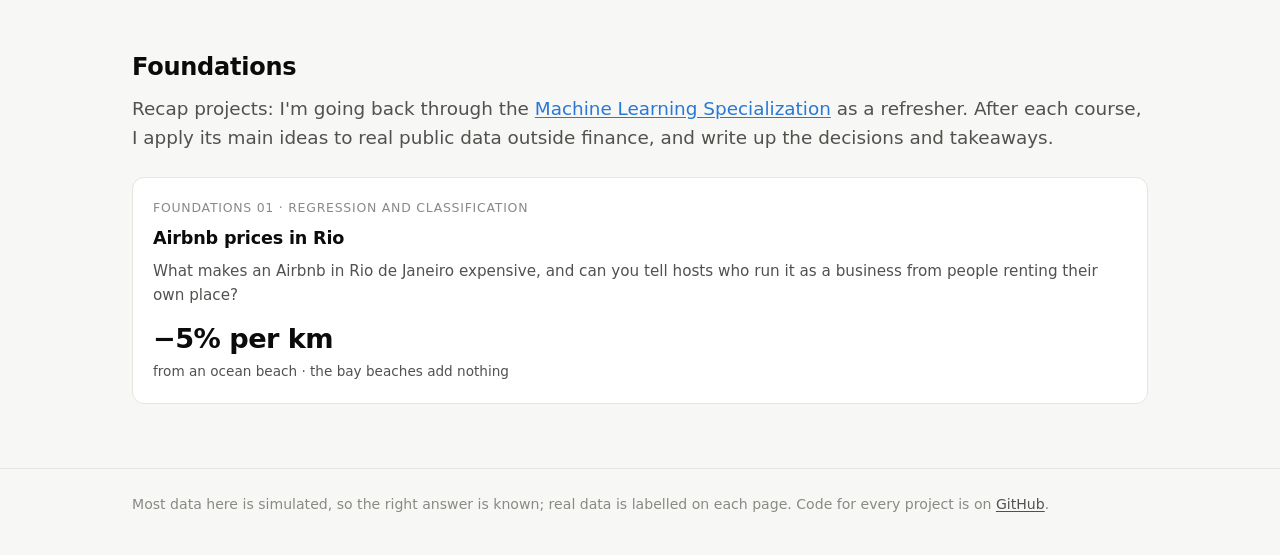
==== commit 7cfd726c: "Rio page: interactive charts, predicted vs actual, recap wording - replace the static chart images w" ====
--- a/site/index.html
+++ b/site/index.html
@@ -6,8 +6,8 @@
   <title>Marlon Do Couto · Data science portfolio</title>
   <meta name="description" content="Data science projects by Marlon Do Couto, built from scratch on synthetic and public data, with interactive results. Current focus: forecasting.">
   <link rel="icon" href="data:image/svg+xml,<svg xmlns='http://www.w3.org/2000/svg' viewBox='0 0 32 32'><rect width='32' height='32' rx='7' fill='%232a78d6'/><polyline points='5,22 11,15 16,19 22,9 27,13' fill='none' stroke='white' stroke-width='3' stroke-linecap='round' stroke-linejoin='round'/></svg>">
-  <link rel="stylesheet" href="assets/site.css?v=2026-11-26">
-  <script src="assets/common.js?v=2026-11-26"></script>
+  <link rel="stylesheet" href="assets/site.css?v=2026-11-26f">
+  <script src="assets/common.js?v=2026-11-26f"></script>
 </head>
 <body>
   <header class="site-header">
@@ -87,7 +87,7 @@
     </ol>
 
     <h2 id="foundations">Foundations</h2>
-    <p class="lead" style="margin-top:0">Practice projects that go with the <a href="https://www.coursera.org/specializations/machine-learning-introduction">Machine Learning Specialization</a>. After each course, I apply its main ideas to real public data, outside finance, and write up what I decided and what I learned.</p>
+    <p class="lead" style="margin-top:0">Recap projects: I'm going back through the <a href="https://www.coursera.org/specializations/machine-learning-introduction">Machine Learning Specialization</a> as a refresher. After each course, I apply its main ideas to real public data outside finance, and write up the decisions and takeaways.</p>
     <div class="cards">
       <a class="card" href="rio-airbnb.html">
         <span class="tag">Foundations 01 · Regression and classification</span>
--- a/site/assets/site.css
+++ b/site/assets/site.css
@@ -228,5 +228,4 @@
 table.text td:first-child { white-space: nowrap; }
 
 /* Foundations pages: static charts from the notebook (drawn on white, so they read in both themes) */
-.chart-img { margin: 12px 0 0; }
-.chart-img img { width: 100%; height: auto; display: block; background: #fff; border-radius: 8px; border: 1px solid var(--line); }
+.chart-cap { font-weight: 600; font-size: 0.9rem; color: var(--ink); margin: 8px 0 2px; }
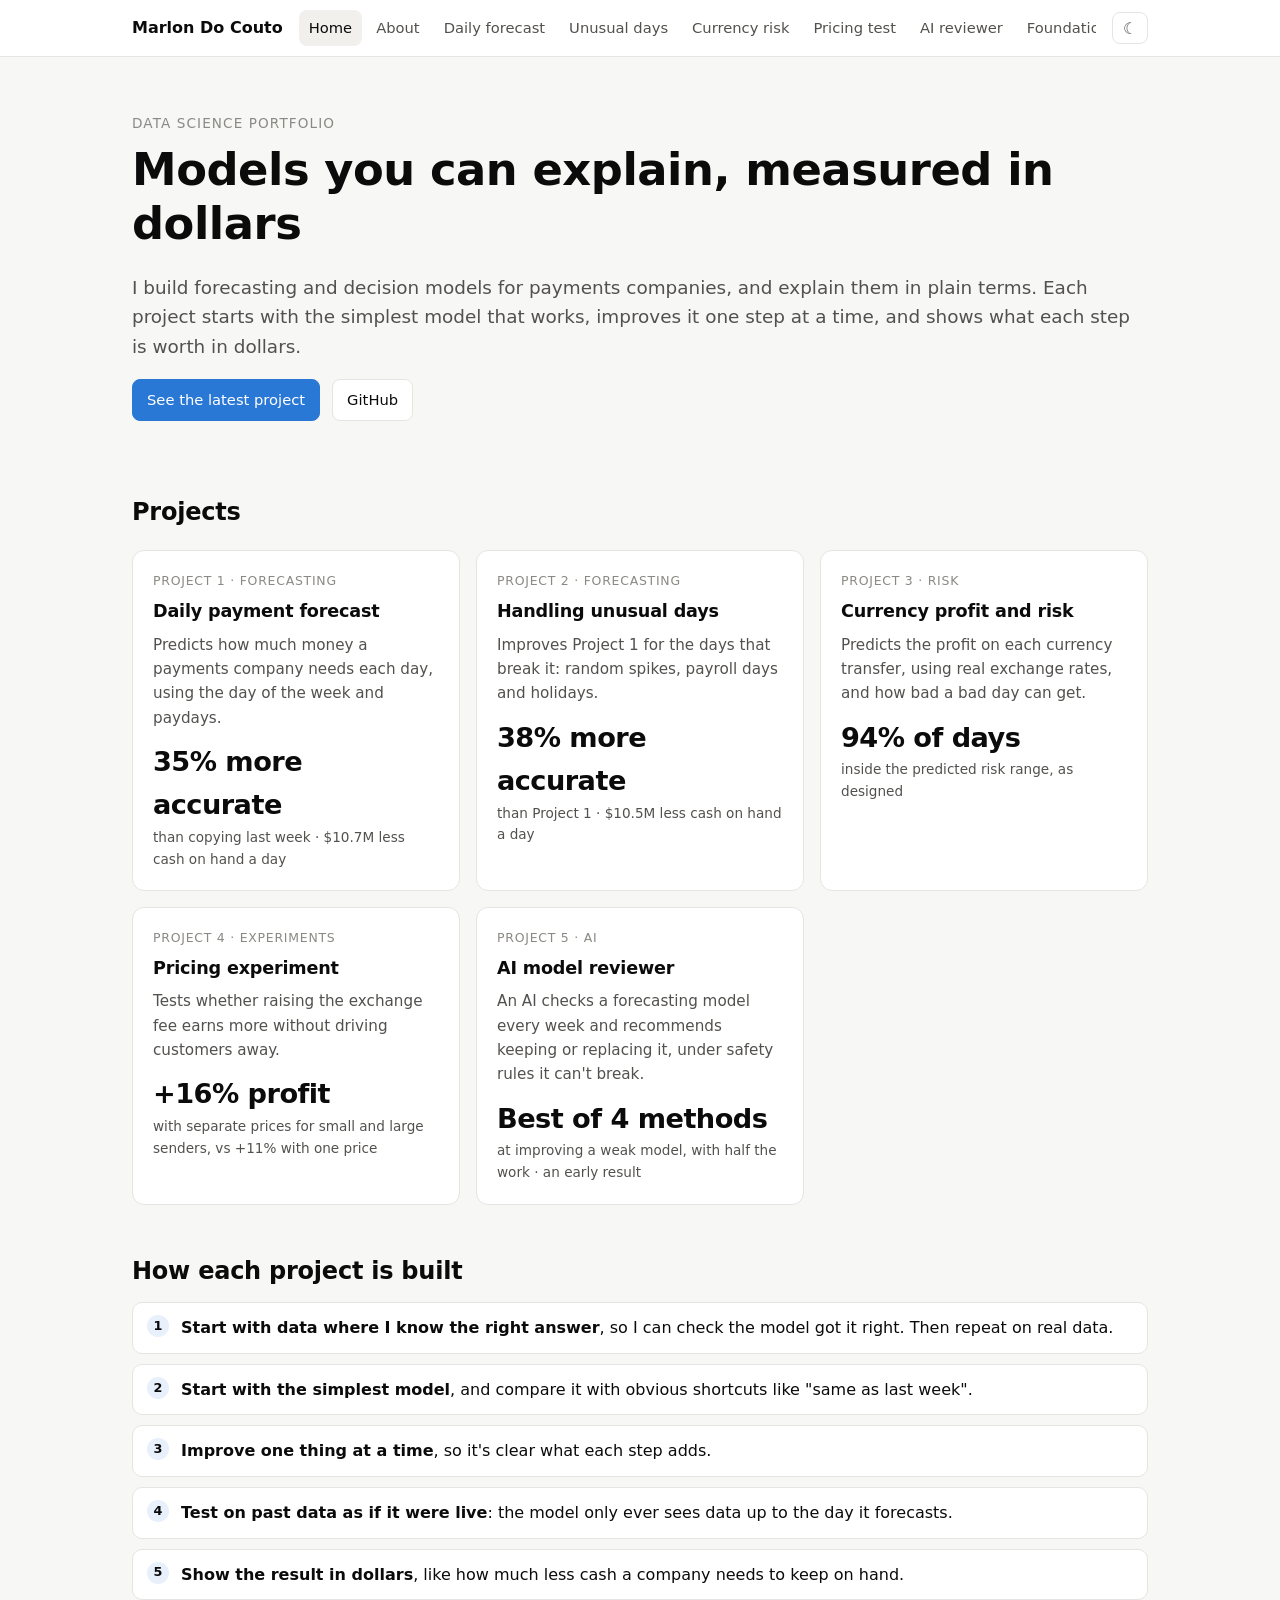
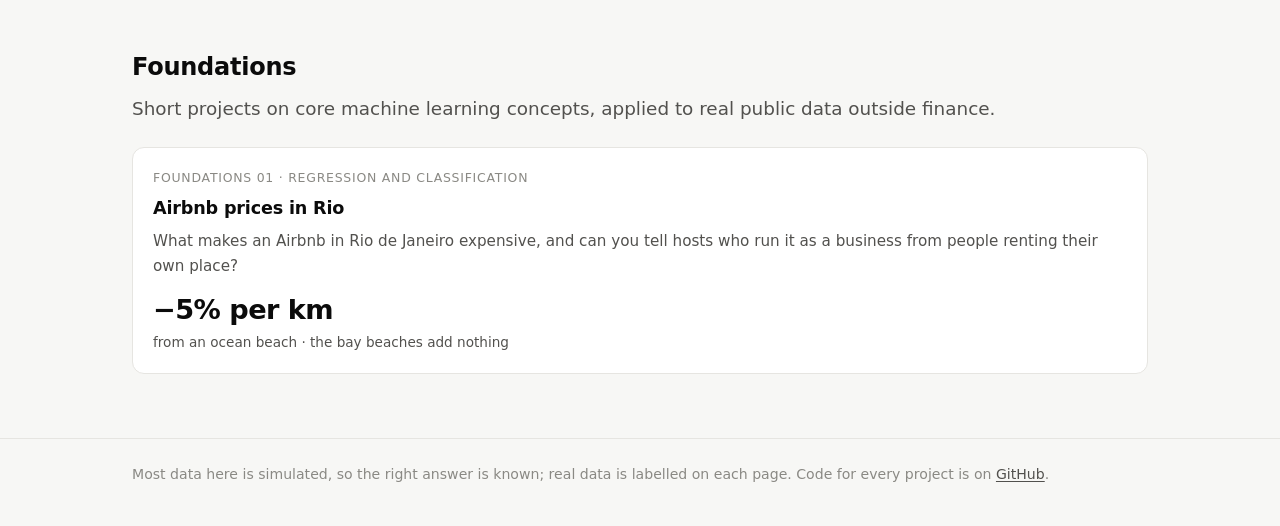
==== commit e5dc69d5: "Shorter Foundations intro on the home page Co-Authored-By: Claude Opus 5.5 <noreply@anthropic.com>" ====
--- a/site/index.html
+++ b/site/index.html
@@ -87,7 +87,7 @@
     </ol>
 
     <h2 id="foundations">Foundations</h2>
-    <p class="lead" style="margin-top:0">Recap projects: I'm going back through the <a href="https://www.coursera.org/specializations/machine-learning-introduction">Machine Learning Specialization</a> as a refresher. After each course, I apply its main ideas to real public data outside finance, and write up the decisions and takeaways.</p>
+    <p class="lead" style="margin-top:0">Short projects on core machine learning concepts, applied to real public data outside finance.</p>
     <div class="cards">
       <a class="card" href="rio-airbnb.html">
         <span class="tag">Foundations 01 · Regression and classification</span>
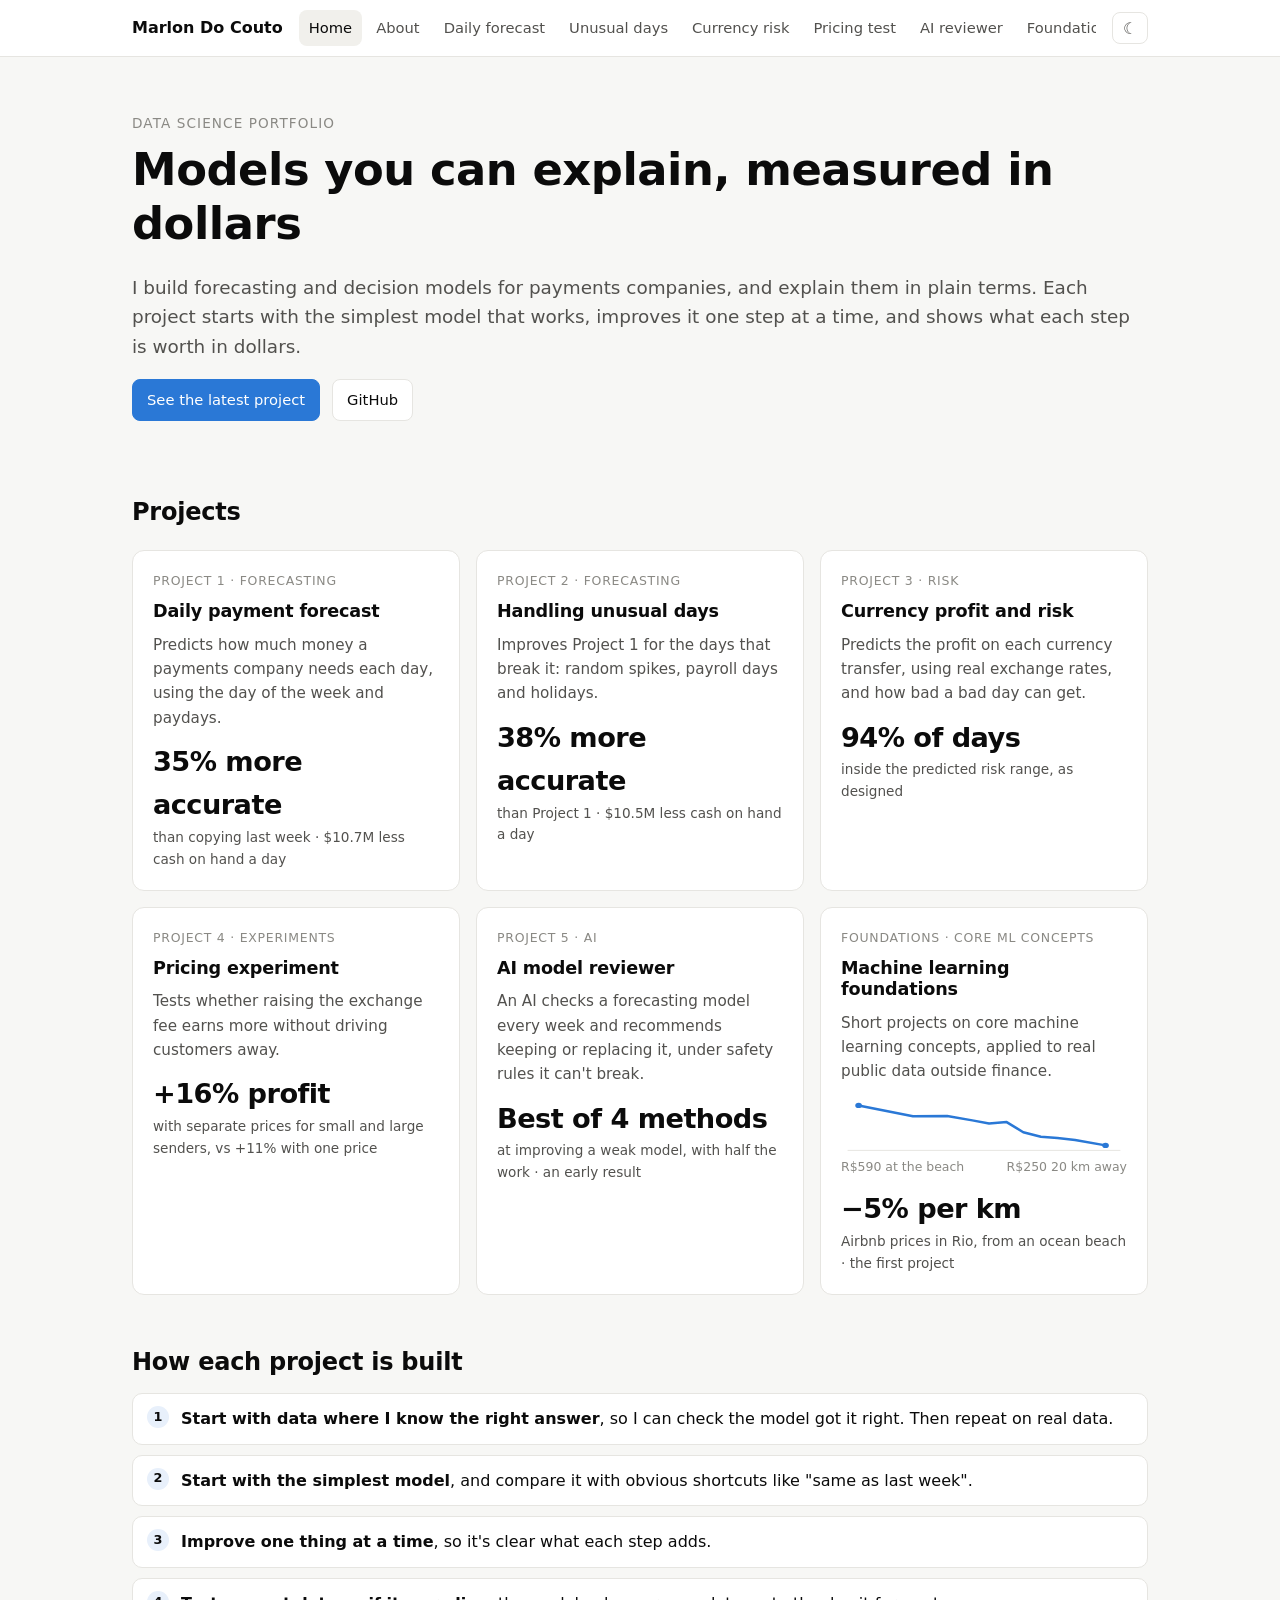
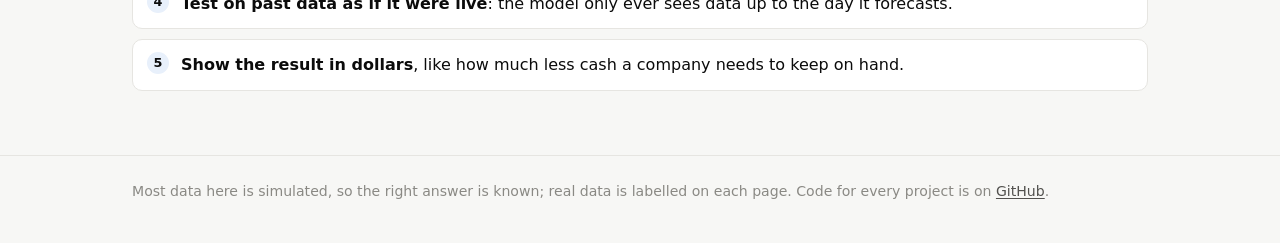
==== commit ed7dfc16: "Foundations as the 6th project card with its own page; degree name on About - new site/foundations.h" ====
--- a/site/index.html
+++ b/site/index.html
@@ -6,8 +6,8 @@
   <title>Marlon Do Couto · Data science portfolio</title>
   <meta name="description" content="Data science projects by Marlon Do Couto, built from scratch on synthetic and public data, with interactive results. Current focus: forecasting.">
   <link rel="icon" href="data:image/svg+xml,<svg xmlns='http://www.w3.org/2000/svg' viewBox='0 0 32 32'><rect width='32' height='32' rx='7' fill='%232a78d6'/><polyline points='5,22 11,15 16,19 22,9 27,13' fill='none' stroke='white' stroke-width='3' stroke-linecap='round' stroke-linejoin='round'/></svg>">
-  <link rel="stylesheet" href="assets/site.css?v=2026-11-26f">
-  <script src="assets/common.js?v=2026-11-26f"></script>
+  <link rel="stylesheet" href="assets/site.css?v=2026-11-26g">
+  <script src="assets/common.js?v=2026-11-26g"></script>
 </head>
 <body>
   <header class="site-header">
@@ -21,7 +21,7 @@
         <a href="fx-margin.html">Currency risk</a>
         <a href="fx-pricing.html">Pricing test</a>
         <a href="ai-steward.html">AI reviewer</a>
-        <a href="./#foundations">Foundations</a>
+        <a href="foundations.html">Foundations</a>
       </nav>
       <button class="theme-toggle" type="button" aria-label="Switch theme">☾</button>
     </div>
@@ -75,6 +75,20 @@
         <p>An AI checks a forecasting model every week and recommends keeping or replacing it, under safety rules it can't break.</p>
         <div class="metric">Best of 4 methods<small>at improving a weak model, with half the work · an early result</small></div>
       </a>
+      <a class="card" href="foundations.html">
+        <span class="tag">Foundations · Core ML concepts</span>
+        <h3>Machine learning foundations</h3>
+        <p>Short projects on core machine learning concepts, applied to real public data outside finance.</p>
+        <figure class="mini-chart" aria-label="First project: typical Airbnb price in Rio falls from about R$590 next to an ocean beach to about R$250 20 km away">
+          <svg viewBox="0 0 260 64" preserveAspectRatio="none" aria-hidden="true">
+            <line class="base" x1="6" y1="61" x2="254" y2="61"/>
+            <polyline points="16.0,9.6 65.4,22.1 96.5,21.7 119.4,26.7 134.6,30.3 150.6,28.7 165.7,40.3 181.7,45.5 196.8,46.8 212.8,49.1 240.5,55.3"/>
+            <circle cx="16.0" cy="9.6" r="3"/><circle cx="240.5" cy="55.3" r="3"/>
+          </svg>
+          <figcaption><span>R$590 at the beach</span><span>R$250 20 km away</span></figcaption>
+        </figure>
+        <div class="metric">−5% per km<small>Airbnb prices in Rio, from an ocean beach · the first project</small></div>
+      </a>
     </div>
 
     <h2>How each project is built</h2>
@@ -85,17 +99,6 @@
       <li><strong>Test on past data as if it were live</strong>: the model only ever sees data up to the day it forecasts.</li>
       <li><strong>Show the result in dollars</strong>, like how much less cash a company needs to keep on hand.</li>
     </ol>
-
-    <h2 id="foundations">Foundations</h2>
-    <p class="lead" style="margin-top:0">Short projects on core machine learning concepts, applied to real public data outside finance.</p>
-    <div class="cards">
-      <a class="card" href="rio-airbnb.html">
-        <span class="tag">Foundations 01 · Regression and classification</span>
-        <h3>Airbnb prices in Rio</h3>
-        <p>What makes an Airbnb in Rio de Janeiro expensive, and can you tell hosts who run it as a business from people renting their own place?</p>
-        <div class="metric">−5% per km<small>from an ocean beach · the bay beaches add nothing</small></div>
-      </a>
-    </div>
   </main>
 
   <footer class="site-footer">
--- a/site/assets/site.css
+++ b/site/assets/site.css
@@ -110,6 +110,12 @@
 .card .metric { font-size: 1.7rem; font-weight: 700; letter-spacing: -0.02em; }
 .card .metric small { font-size: 0.85rem; font-weight: 400; color: var(--ink-2); display: block; letter-spacing: 0; }
 .card.muted { background: transparent; border-style: dashed; }
+.mini-chart { margin: 4px 0 0; }
+.mini-chart svg { display: block; width: 100%; height: 56px; overflow: visible; }
+.mini-chart polyline { fill: none; stroke: var(--accent); stroke-width: 2.5; stroke-linejoin: round; stroke-linecap: round; vector-effect: non-scaling-stroke; }
+.mini-chart circle { fill: var(--accent); }
+.mini-chart .base { stroke: var(--line); stroke-width: 1; vector-effect: non-scaling-stroke; }
+.mini-chart figcaption { display: flex; justify-content: space-between; gap: 8px; font-size: 0.78rem; color: var(--ink-3); margin-top: 4px; }
 
 /* KPI tiles */
 .kpis { display: grid; grid-template-columns: repeat(auto-fit, minmax(200px, 1fr)); gap: 12px; margin: 24px 0; }
